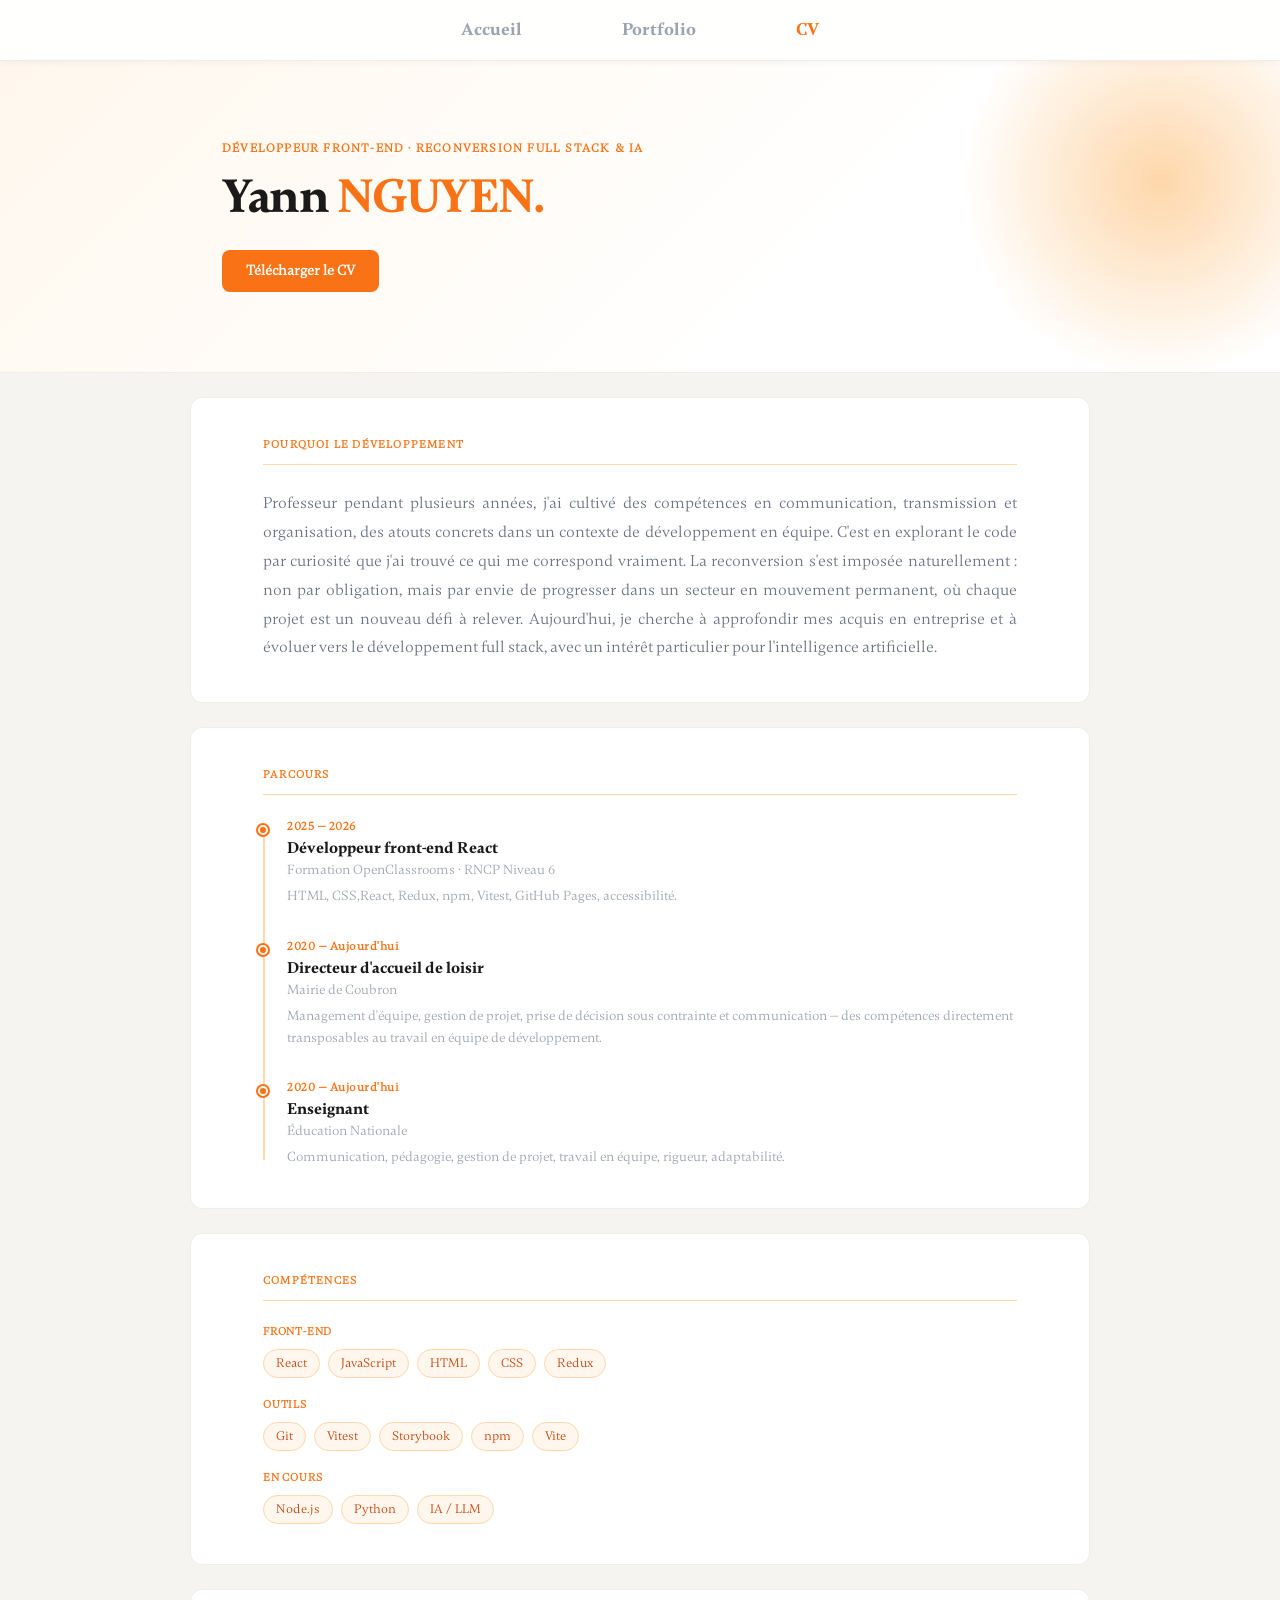
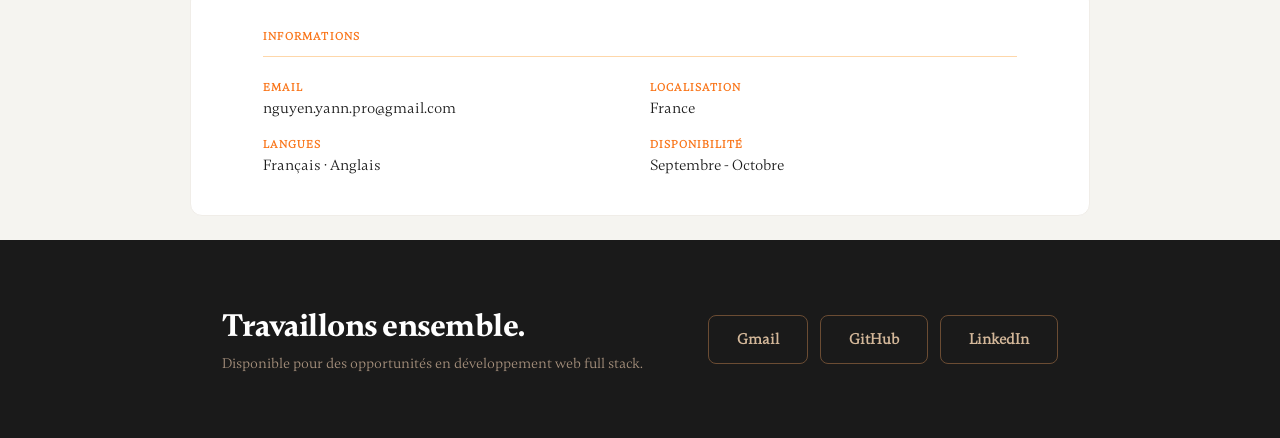
==== pages/cv.html @ 411fd639 "feat: add cv page" ====
<!doctype html>
<html lang="fr">
  <head>
    <meta charset="UTF-8" />
    <meta name="viewport" content="width=device-width, initial-scale=1.0" />
    <title>Yann NGUYEN — CV</title>
    <link rel="stylesheet" href="../styles/style.css" />
    <link rel="stylesheet" href="../styles/nav.css" />
    <link rel="stylesheet" href="../styles/cv.css" />
    <link rel="stylesheet" href="../styles/contact.css" />
  </head>

  <body>
    <!-- Navbar -->
    <header class="navbar">
      <div class="container">
        <nav>
          <ul class="nav-links">
            <li><a href="index.html">Accueil</a></li>
            <li><a href="portfolio.html">Portfolio</a></li>
            <li><a href="cv.html">CV</a></li>
          </ul>
        </nav>
      </div>
    </header>

    <!-- Hero -->
    <div class="cv-hero">
      <div class="container">
        <p class="cv-eyebrow reveal">
          Développeur front-end · Reconversion full stack & IA
        </p>
        <h1 class="cv-name reveal">Yann <span>NGUYEN.</span></h1>
        <a href="../assets/CV_Yann_NGUYEN.pdf" class="cv-dl-btn reveal" download
          >Télécharger le CV</a
        >
      </div>
    </div>

    <!-- Intro -->
    <section class="cv-section reveal">
      <div class="container">
        <p class="cv-section-label">Pourquoi le développement</p>
        <p class="cv-intro-text">
          Professeur pendant plusieurs années, j'ai cultivé des compétences en
          communication, transmission et organisation, des atouts concrets dans
          un contexte de développement en équipe. C'est en explorant le code par
          curiosité que j'ai trouvé ce qui me correspond vraiment. La
          reconversion s'est imposée naturellement : non par obligation, mais
          par envie de progresser dans un secteur en mouvement permanent, où
          chaque projet est un nouveau défi à relever. Aujourd'hui, je cherche à
          approfondir mes acquis en entreprise et à évoluer vers le
          développement full stack, avec un intérêt particulier pour
          l'intelligence artificielle.
        </p>
      </div>
    </section>

    <!-- Parcours -->
    <section class="cv-section reveal">
      <div class="container">
        <p class="cv-section-label">Parcours</p>
        <div class="cv-timeline">
          <div class="cv-timeline-item reveal">
            <div class="cv-timeline-dot"></div>
            <div class="cv-timeline-date">2025 — 2026</div>
            <div class="cv-timeline-role">Développeur front-end React</div>
            <div class="cv-timeline-org">
              Formation OpenClassrooms · RNCP Niveau 6
            </div>
            <div class="cv-timeline-desc">
              HTML, CSS,React, Redux, npm, Vitest, GitHub Pages, accessibilité.
            </div>
          </div>

          <div class="cv-timeline-item reveal">
            <div class="cv-timeline-dot"></div>
            <div class="cv-timeline-date">2020 — Aujourd'hui</div>
            <div class="cv-timeline-role">Directeur d'accueil de loisir</div>
            <div class="cv-timeline-org">Mairie de Coubron</div>
            <div class="cv-timeline-desc">
              Management d'équipe, gestion de projet, prise de décision sous
              contrainte et communication — des compétences directement
              transposables au travail en équipe de développement.
            </div>
          </div>

          <div class="cv-timeline-item reveal">
            <div class="cv-timeline-dot"></div>
            <div class="cv-timeline-date">2020 — Aujourd'hui</div>
            <div class="cv-timeline-role">Enseignant</div>
            <div class="cv-timeline-org">Éducation Nationale</div>
            <div class="cv-timeline-desc">
              Communication, pédagogie, gestion de projet, travail en équipe,
              rigueur, adaptabilité.
            </div>
          </div>
        </div>
      </div>
    </section>

    <!-- Compétences -->
    <section class="cv-section reveal">
      <div class="container">
        <p class="cv-section-label">Compétences</p>
        <div class="cv-skills">
          <div class="cv-skills-group">
            <p class="cv-skills-cat">Front-end</p>
            <div class="cv-tags">
              <span class="cv-tag">React</span>
              <span class="cv-tag">JavaScript</span>
              <span class="cv-tag">HTML</span>
              <span class="cv-tag">CSS</span>
              <span class="cv-tag">Redux</span>
            </div>
          </div>

          <div class="cv-skills-group">
            <p class="cv-skills-cat">Outils</p>
            <div class="cv-tags">
              <span class="cv-tag">Git</span>
              <span class="cv-tag">Vitest</span>
              <span class="cv-tag">Storybook</span>
              <span class="cv-tag">npm</span>
              <span class="cv-tag">Vite</span>
            </div>
          </div>

          <div class="cv-skills-group">
            <p class="cv-skills-cat">En cours</p>
            <div class="cv-tags">
              <span class="cv-tag">Node.js</span>
              <span class="cv-tag">Python</span>
              <span class="cv-tag">IA / LLM</span>
            </div>
          </div>
        </div>
      </div>
    </section>

    <!-- Informations -->
    <section class="cv-section reveal">
      <div class="container">
        <p class="cv-section-label">Informations</p>
        <div class="cv-infos">
          <div class="cv-info-item">
            <span class="cv-info-label">Email</span>
            <span class="cv-info-value">nguyen.yann.pro@gmail.com</span>
          </div>
          <div class="cv-info-item">
            <span class="cv-info-label">Localisation</span>
            <span class="cv-info-value">France</span>
          </div>
          <div class="cv-info-item">
            <span class="cv-info-label">Langues</span>
            <span class="cv-info-value">Français · Anglais</span>
          </div>
          <div class="cv-info-item">
            <span class="cv-info-label">Disponibilité</span>
            <span class="cv-info-value">Septembre - Octobre</span>
          </div>
        </div>
      </div>
    </section>

    <!-- Contact -->
    <section class="contact">
      <div class="container">
        <div class="contact-inner reveal">
          <div class="contact-text">
            <h2 class="contact-title">Travaillons ensemble.</h2>
            <p class="contact-sub">
              Disponible pour des opportunités en développement web full stack.
            </p>
          </div>
          <div class="contact-links">
            <a href="mailto:nguyen.yann.pro@gmail.com" class="contact-btn"
              >Gmail</a
            >
            <a
              href="https://github.com/NGnYan"
              target="_blank"
              rel="noopener"
              class="contact-btn"
              >GitHub</a
            >
            <a
              href="https://www.linkedin.com/in/yann-nguyen-/"
              target="_blank"
              rel="noopener"
              class="contact-btn"
              >LinkedIn</a
            >
          </div>
        </div>
      </div>
    </section>

    <script src="../data.js"></script>
    <script src="../main.js"></script>
  </body>
</html>
---- styles/style.css ----
@font-face {
  font-family: "Gambetta-bold";
  src: url("../fonts/Gambetta-Bold.otf") format("opentype");
}

@font-face {
  font-family: "Gambetta-regular";
  src: url("../fonts/Gambetta-Regular.otf") format("opentype");
}

/* --- Reset --- */
*,
*::before,
*::after {
  margin: 0;
  padding: 0;
  box-sizing: border-box;
}

/* --- Variables --- */
:root {
  --orange: #f97316;
  --orange-light: #fed7aa;
  --orange-pale: #fff7ed;
  --dark: #1a1a1a;
  --brown: #3d2c1e;
  --muted: #9ca3af;
  --border: #f0ede8;
  --gray-100: #f5f4f0;
  --white: #ffffff;

  --font-display: "Gambetta-bold", sans-serif;
  --font-body: "Gambetta-regular", sans-serif;

  --transition: 0.2s ease;
}

body {
  font-family: var(--font-body);
  color: var(--dark);
  background: var(--gray-100);
  -webkit-font-smoothing: antialiased;
}

.container {
  max-width: 900px;
  margin: 0 auto;
  padding: 0 32px;
}

/* --- Scroll reveal --- */
.reveal {
  opacity: 0;
  transform: translateY(24px);
  transition:
    opacity 0.6s ease,
    transform 0.6s ease;
}

.reveal.visible {
  opacity: 1;
  transform: translateY(0);
}

.cv-timeline-item:nth-child(1) {
  transition:
    opacity 0.6s ease 0s,
    transform 0.6s ease 0s;
}
.cv-timeline-item:nth-child(2) {
  transition:
    opacity 0.6s ease 0.3s,
    transform 0.6s ease 0.1s;
}
.cv-timeline-item:nth-child(3) {
  transition:
    opacity 0.6s ease 0.6s,
    transform 0.6s ease 0.2s;
}
---- styles/nav.css ----
/* --- Navbar --- */
.navbar {
  position: sticky;
  top: 0;
  z-index: 100;
  background: rgba(255, 255, 255, 0.92);
  backdrop-filter: blur(10px);
  -webkit-backdrop-filter: blur(10px);
  border-bottom: 0.5px solid var(--border);
  box-shadow: 0 2px 6px rgba(0, 0, 0, 0.04);
}

.navbar .container {
  display: flex;
  align-items: center;
  justify-content: center;
  height: 60px;
}

/* Links */
.nav-links {
  display: flex;
  align-items: center;
  gap: clamp(100px, 5vw, 120px);
  list-style: none;
}

.nav-links a {
  font-family: var(--font-display);
  font-size: 1.1rem;
  font-weight: 600;
  color: var(--muted);
  text-decoration: none;
  display: inline-block;
  transition:
    color 0.4s cubic-bezier(0.25, 0.46, 0.45, 0.94),
    transform 0.4s cubic-bezier(0.25, 0.46, 0.45, 0.94);
}

.nav-links a:hover {
  color: var(--orange);
  transform: scale(1.2);
}

/* Active link */
.nav-links a.active {
  color: var(--orange);
  font-weight: 600;
}

/* --- Responsive --- */
@media (max-width: 768px) {
  .navbar .container {
    height: 48px;
  }

  .nav-links {
    gap: 24px;
  }

  .nav-links a {
    font-size: 0.8rem;
  }
}
---- styles/cv.css ----
/* --- CV Hero --- */
.cv-hero {
  padding: 80px 0;
  background: linear-gradient(135deg, #fff7ed 0%, #ffffff 65%);
  border-bottom: 0.5px solid var(--border);
  position: relative;
  overflow: hidden;
}

.cv-hero::after {
  content: "";
  position: absolute;
  top: -80px;
  right: -80px;
  width: 400px;
  height: 400px;
  border-radius: 50%;
  background: radial-gradient(circle, #fed7aa 0%, transparent 70%);
  pointer-events: none;
}

.cv-eyebrow {
  font-family: var(--font-body);
  font-size: 0.75rem;
  font-weight: 600;
  color: var(--orange);
  letter-spacing: 1.2px;
  text-transform: uppercase;
  margin-bottom: 16px;
}

.cv-name {
  font-family: var(--font-display);
  font-size: 3rem;
  font-weight: 800;
  color: var(--dark);
  letter-spacing: -1.5px;
  line-height: 1.05;
  margin-bottom: 28px;
}

.cv-name span {
  color: var(--orange);
}

.cv-dl-btn {
  display: inline-block;
  font-family: var(--font-body);
  font-size: 0.9rem;
  font-weight: 600;
  background: var(--orange);
  color: var(--white);
  padding: 12px 24px;
  border-radius: 8px;
  text-decoration: none;
  transition: opacity 0.3s ease;
}

.cv-dl-btn:hover {
  opacity: 0.85;
}

/* --- Sections --- */
.cv-section {
  background: var(--white);
  margin: 24px auto;
  max-width: 900px;
  width: 90%;
  border-radius: 12px;
  padding: 40px;
  border: 1px solid var(--border);
}

.cv-section-label {
  font-family: var(--font-body);
  font-size: 0.7rem;
  font-weight: 600;
  color: var(--orange);
  letter-spacing: 1.2px;
  text-transform: uppercase;
  margin-bottom: 24px;
  padding-bottom: 12px;
  border-bottom: 1.5px solid var(--orange-light);
}

/* Intro */
.cv-intro-text {
  font-family: var(--font-body);
  font-size: 1rem;
  font-weight: 300;
  color: #6b7280;
  line-height: 1.8;
  text-align: justify;
}

/* --- Timeline --- */
.cv-timeline {
  position: relative;
  padding-left: 24px;
}

.cv-timeline::before {
  content: "";
  position: absolute;
  left: 0;
  top: 8px;
  bottom: 8px;
  width: 2px;
  background: var(--orange-light);
}

.cv-timeline-item {
  position: relative;
  margin-bottom: 32px;
}

.cv-timeline-item:last-child {
  margin-bottom: 0;
}

.cv-timeline-dot {
  position: absolute;
  left: -29px;
  top: 6px;
  width: 10px;
  height: 10px;
  border-radius: 50%;
  background: var(--orange);
  border: 2px solid var(--orange-pale);
  box-shadow: 0 0 0 2px var(--orange);
}

.cv-timeline-date {
  font-family: var(--font-body);
  font-size: 0.75rem;
  font-weight: 600;
  color: var(--orange);
  letter-spacing: 0.5px;
  margin-bottom: 4px;
}

.cv-timeline-role {
  font-family: var(--font-display);
  font-size: 1rem;
  font-weight: 700;
  color: var(--dark);
  margin-bottom: 2px;
}

.cv-timeline-org {
  font-family: var(--font-body);
  font-size: 0.85rem;
  color: var(--muted);
  margin-bottom: 6px;
}

.cv-timeline-desc {
  font-family: var(--font-body);
  font-size: 0.85rem;
  color: var(--muted);
  font-weight: 300;
  line-height: 1.6;
}

/* --- Skills --- */
.cv-skills {
  display: flex;
  flex-direction: column;
  gap: 20px;
}

.cv-skills-cat {
  font-family: var(--font-body);
  font-size: 0.7rem;
  font-weight: 600;
  color: var(--orange);
  text-transform: uppercase;
  letter-spacing: 0.8px;
  margin-bottom: 10px;
}

.cv-tags {
  display: flex;
  flex-wrap: wrap;
  gap: 8px;
}

.cv-tag {
  font-family: var(--font-body);
  font-size: 0.8rem;
  font-weight: 500;
  background: var(--orange-pale);
  color: #c2410c;
  padding: 5px 12px;
  border-radius: 20px;
  border: 1px solid var(--orange-light);
}

/* --- Infos --- */
.cv-infos {
  display: grid;
  grid-template-columns: repeat(2, 1fr);
  gap: 20px;
}

.cv-info-item {
  display: flex;
  flex-direction: column;
  gap: 4px;
}

.cv-info-label {
  font-family: var(--font-body);
  font-size: 0.7rem;
  font-weight: 600;
  color: var(--orange);
  letter-spacing: 1px;
  text-transform: uppercase;
}

.cv-info-value {
  font-family: var(--font-body);
  font-size: 0.95rem;
  color: var(--dark);
}

/* --- Responsive --- */
@media (max-width: 768px) {
  .cv-hero {
    padding: 48px 0;
  }

  .cv-name {
    font-size: 2rem;
  }

  .cv-section {
    padding: 24px;
  }

  .cv-infos {
    grid-template-columns: 1fr;
  }
}
---- styles/contact.css ----
/* --- Contact --- */
.contact {
  background: var(--dark);
  padding: 65px 0;
}

.contact-inner {
  display: flex;
  align-items: center;
  justify-content: space-between;
  gap: 32px;
  flex-wrap: wrap;
}

/* Text */
.contact-title {
  font-family: var(--font-display);
  font-size: 2rem;
  font-weight: 800;
  color: var(--white);
  letter-spacing: -0.5px;
  margin-bottom: 8px;
}

.contact-sub {
  font-family: var(--font-body);
  font-size: 0.9rem;
  font-weight: 300;
  color: #a8927e;
}

/* Buttons */
.contact-links {
  display: flex;
  align-items: center;
  gap: 12px;
  flex-wrap: wrap;
}

.contact-btn {
  font-family: var(--font-body);
  font-size: 0.95rem;
  font-weight: 600;
  padding: 14px 28px;
  border-radius: 8px;
  border: 1.5px solid #6b4c33;
  background: transparent;
  color: #d4b89a;
  cursor: pointer;
  text-decoration: none;
  transition:
    background 0.3s ease,
    color 0.3s ease,
    border-color 0.3s ease;
}

.contact-btn:hover {
  background: var(--orange);
  color: var(--white);
  border-color: var(--orange);
}

/* --- Responsive --- */
@media (max-width: 768px) {
  .contact {
    padding: 48px 0;
  }

  .contact-inner {
    flex-direction: column;
    align-items: flex-start;
  }
}
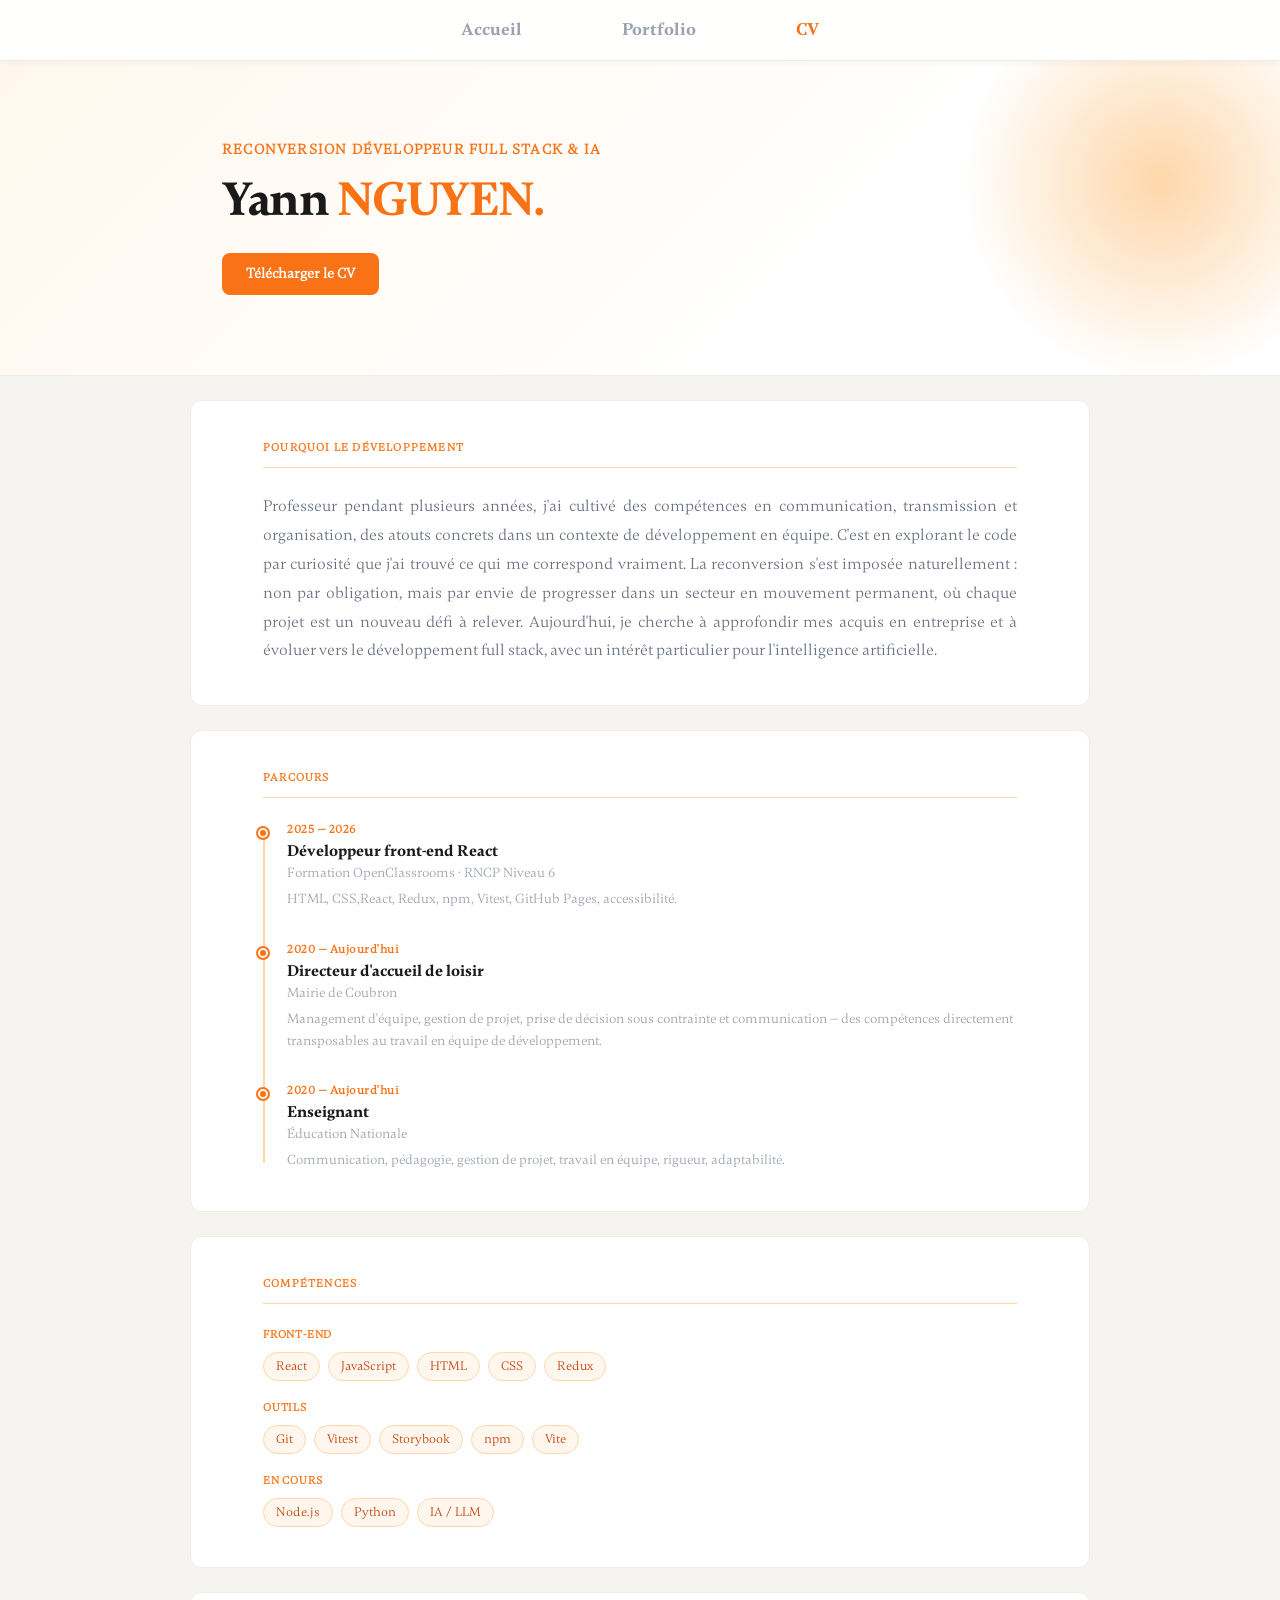
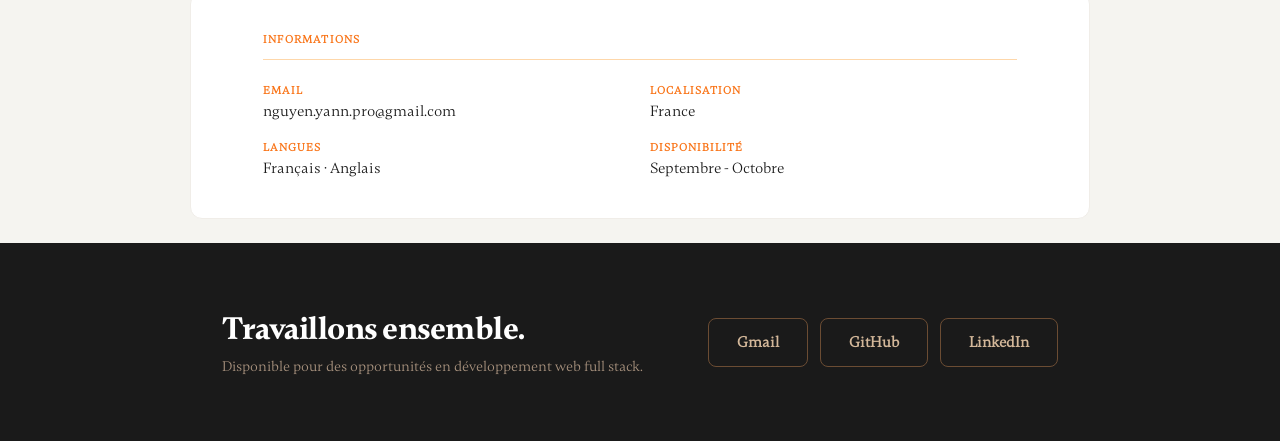
==== commit 256631cb: "fix: update cv page eyebrow text" ====
--- a/pages/cv.html
+++ b/pages/cv.html
@@ -28,7 +28,7 @@
     <div class="cv-hero">
       <div class="container">
         <p class="cv-eyebrow reveal">
-          Développeur front-end · Reconversion full stack & IA
+          Reconversion développeur full stack & IA
         </p>
         <h1 class="cv-name reveal">Yann <span>NGUYEN.</span></h1>
         <a href="../assets/CV_Yann_NGUYEN.pdf" class="cv-dl-btn reveal" download
--- a/styles/cv.css
+++ b/styles/cv.css
@@ -21,7 +21,7 @@
 
 .cv-eyebrow {
   font-family: var(--font-body);
-  font-size: 0.75rem;
+  font-size: 0.9rem;
   font-weight: 600;
   color: var(--orange);
   letter-spacing: 1.2px;
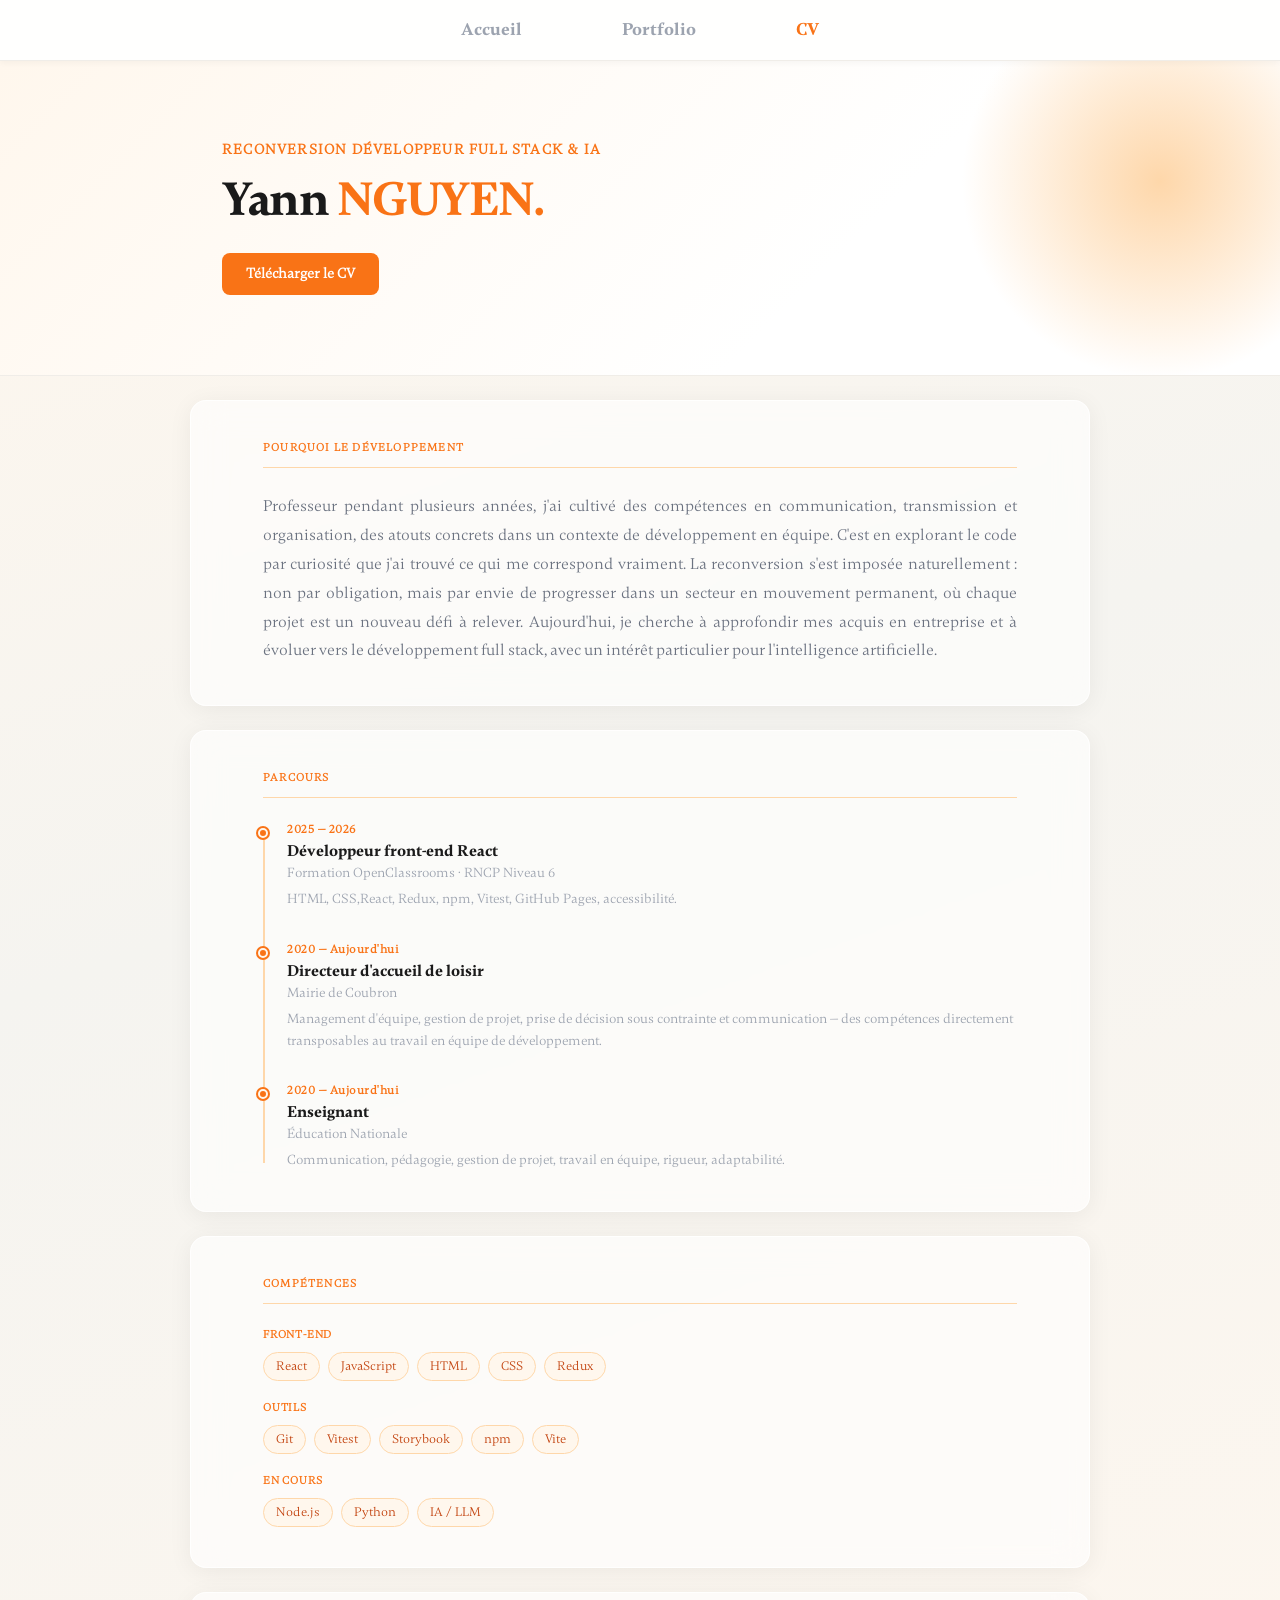
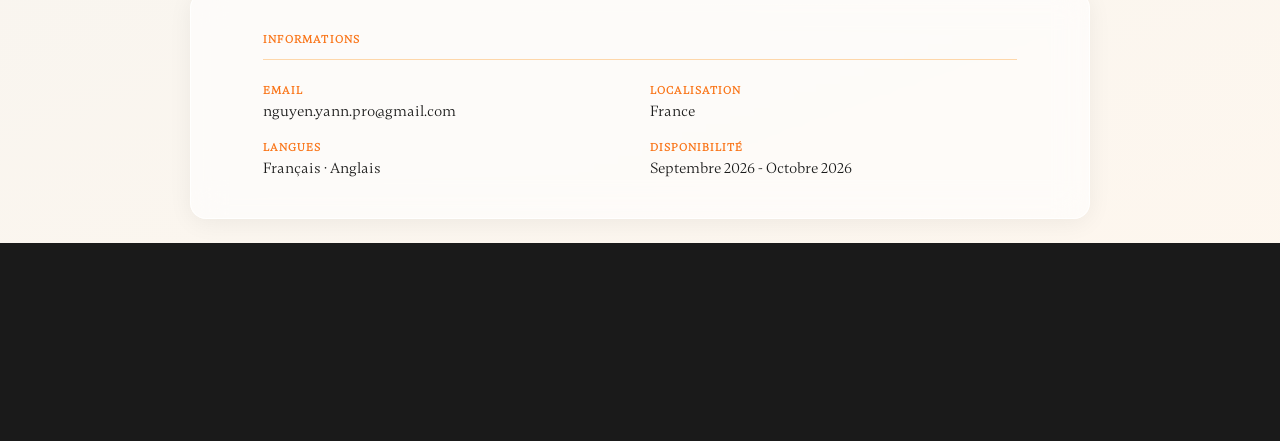
==== commit 02a43844: "add portfolio page" ====
--- a/pages/cv.html
+++ b/pages/cv.html
@@ -157,7 +157,7 @@
           </div>
           <div class="cv-info-item">
             <span class="cv-info-label">Disponibilité</span>
-            <span class="cv-info-value">Septembre - Octobre</span>
+            <span class="cv-info-value">Septembre 2026 - Octobre 2026</span>
           </div>
         </div>
       </div>
--- a/styles/style.css
+++ b/styles/style.css
@@ -38,8 +38,9 @@
 body {
   font-family: var(--font-body);
   color: var(--dark);
-  background: var(--gray-100);
   -webkit-font-smoothing: antialiased;
+  background: linear-gradient(160deg, #fff7ed 0%, #f5f4f0 40%, #fed7aa33 100%);
+  min-height: 100vh;
 }
 
 .container {
@@ -62,18 +63,11 @@
   transform: translateY(0);
 }
 
-.cv-timeline-item:nth-child(1) {
-  transition:
-    opacity 0.6s ease 0s,
-    transform 0.6s ease 0s;
+.glass {
+  background: rgba(255, 255, 255, 0.6);
+  backdrop-filter: blur(16px);
+  -webkit-backdrop-filter: blur(16px);
+  border-radius: 16px;
+  border: 1px solid rgba(255, 255, 255, 0.8);
+  box-shadow: 0 4px 24px rgba(0, 0, 0, 0.06);
 }
-.cv-timeline-item:nth-child(2) {
-  transition:
-    opacity 0.6s ease 0.3s,
-    transform 0.6s ease 0.1s;
-}
-.cv-timeline-item:nth-child(3) {
-  transition:
-    opacity 0.6s ease 0.6s,
-    transform 0.6s ease 0.2s;
-}
--- a/styles/cv.css
+++ b/styles/cv.css
@@ -1,4 +1,5 @@
 /* --- CV Hero --- */
+
 .cv-hero {
   padding: 80px 0;
   background: linear-gradient(135deg, #fff7ed 0%, #ffffff 65%);
@@ -62,13 +63,16 @@
 
 /* --- Sections --- */
 .cv-section {
-  background: var(--white);
+  background: rgba(255, 255, 255, 0.6);
+  backdrop-filter: blur(16px);
+  -webkit-backdrop-filter: blur(16px);
   margin: 24px auto;
   max-width: 900px;
   width: 90%;
-  border-radius: 12px;
+  border-radius: 16px;
   padding: 40px;
-  border: 1px solid var(--border);
+  border: 1px solid rgba(255, 255, 255, 0.8);
+  box-shadow: 0 4px 24px rgba(0, 0, 0, 0.06);
 }
 
 .cv-section-label {
@@ -230,6 +234,10 @@
     padding: 48px 0;
   }
 
+  .cv-hero::after {
+    opacity: 0.4;
+  }
+
   .cv-name {
     font-size: 2rem;
   }
@@ -242,3 +250,19 @@
     grid-template-columns: 1fr;
   }
 }
+
+.cv-timeline-item:nth-child(1) {
+  transition:
+    opacity 0.6s ease 0s,
+    transform 0.6s ease 0s;
+}
+.cv-timeline-item:nth-child(2) {
+  transition:
+    opacity 0.6s ease 0.1s,
+    transform 0.6s ease 0.1s;
+}
+.cv-timeline-item:nth-child(3) {
+  transition:
+    opacity 0.6s ease 0.2s,
+    transform 0.6s ease 0.2s;
+}
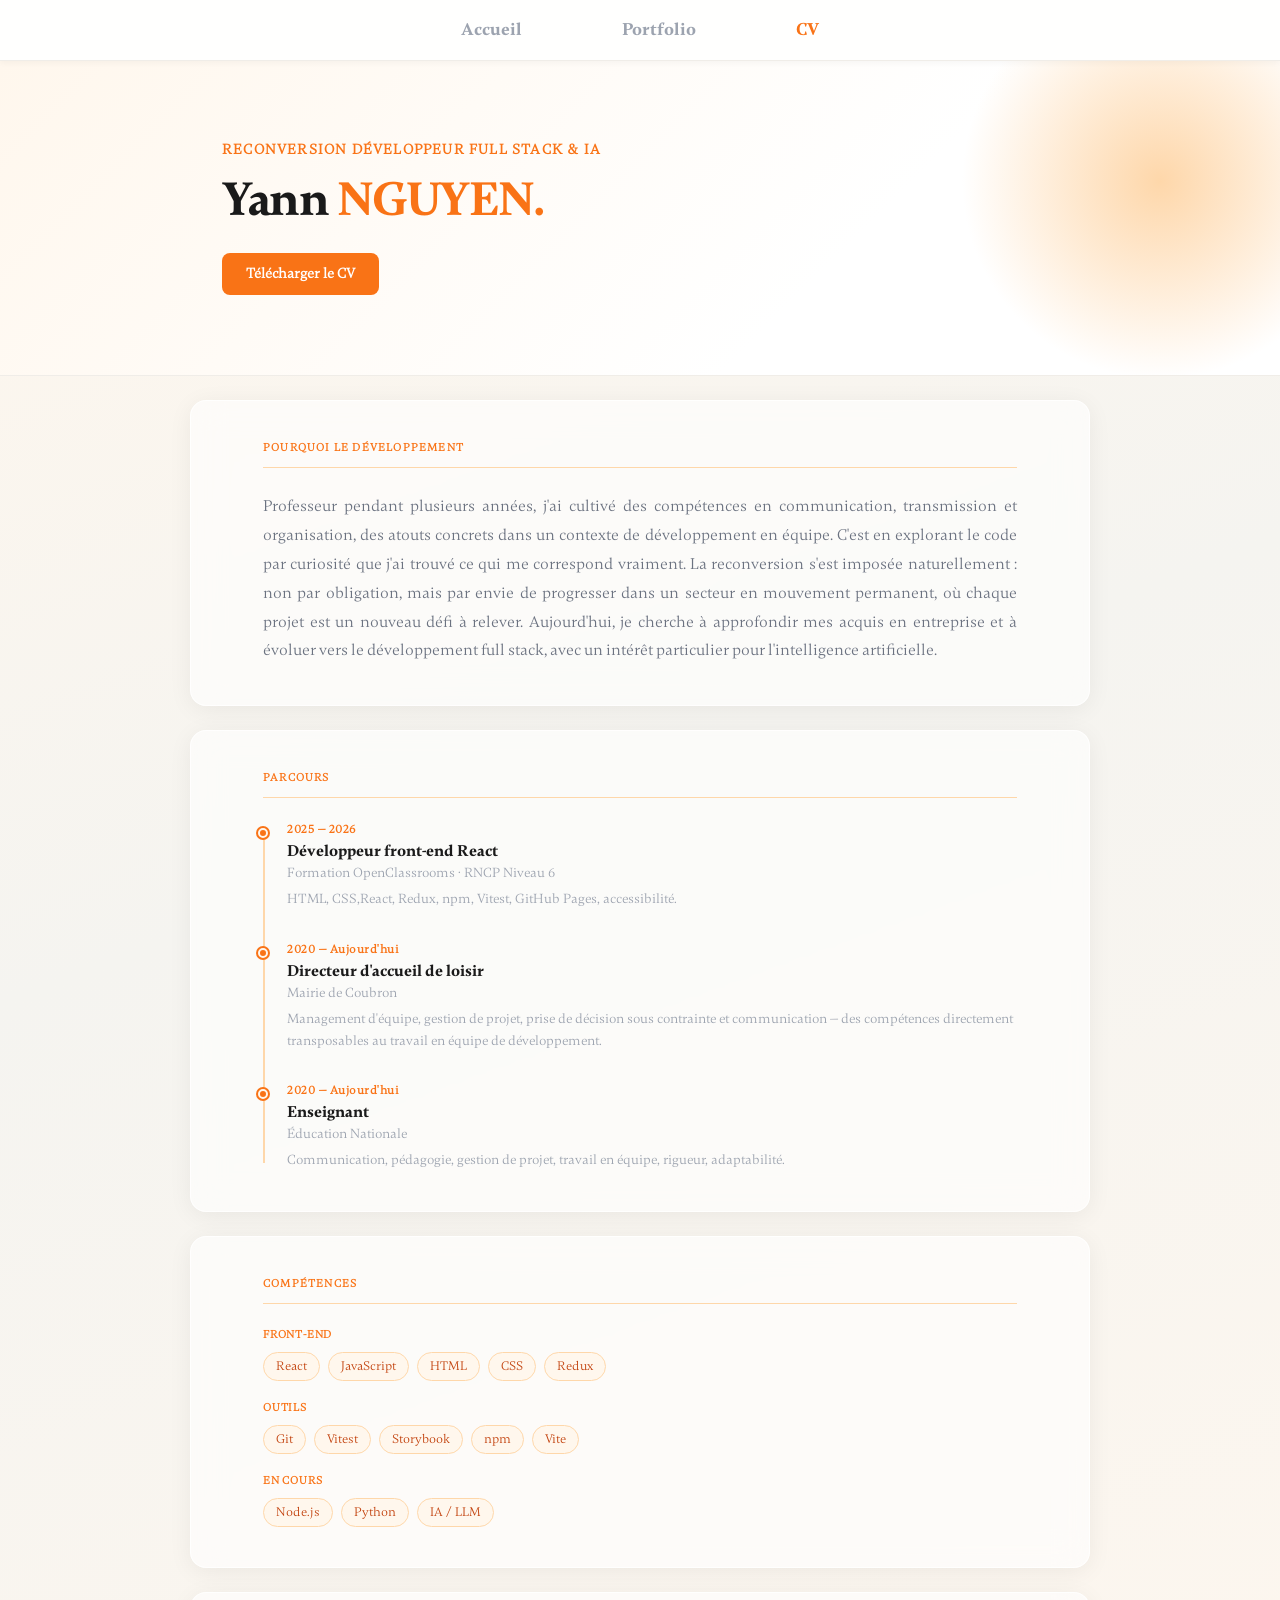
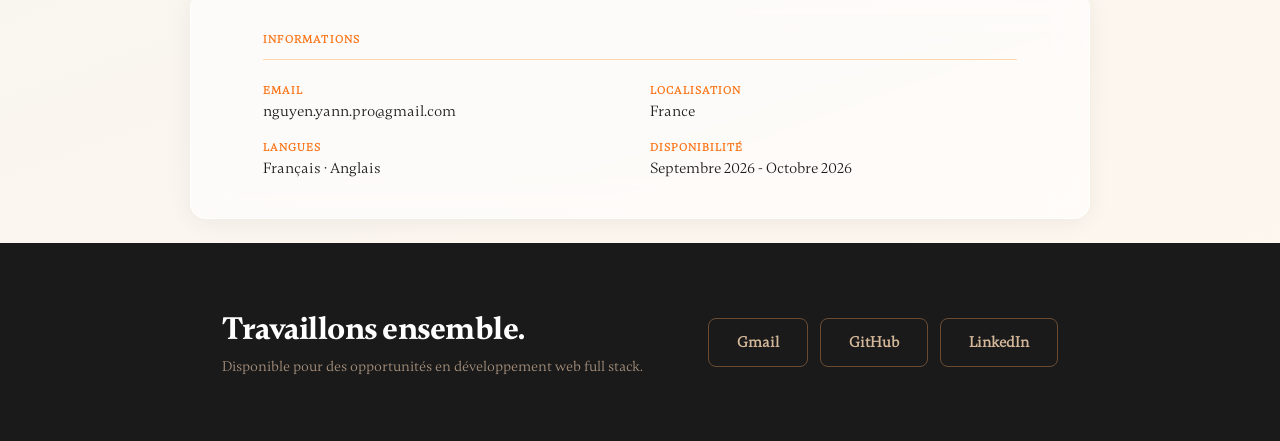
==== commit dfb53a19: "feat: move index.html to root" ====
--- a/pages/cv.html
+++ b/pages/cv.html
@@ -16,7 +16,7 @@
       <div class="container">
         <nav>
           <ul class="nav-links">
-            <li><a href="index.html">Accueil</a></li>
+            <li><a href="../index.html">Accueil</a></li>
             <li><a href="portfolio.html">Portfolio</a></li>
             <li><a href="cv.html">CV</a></li>
           </ul>
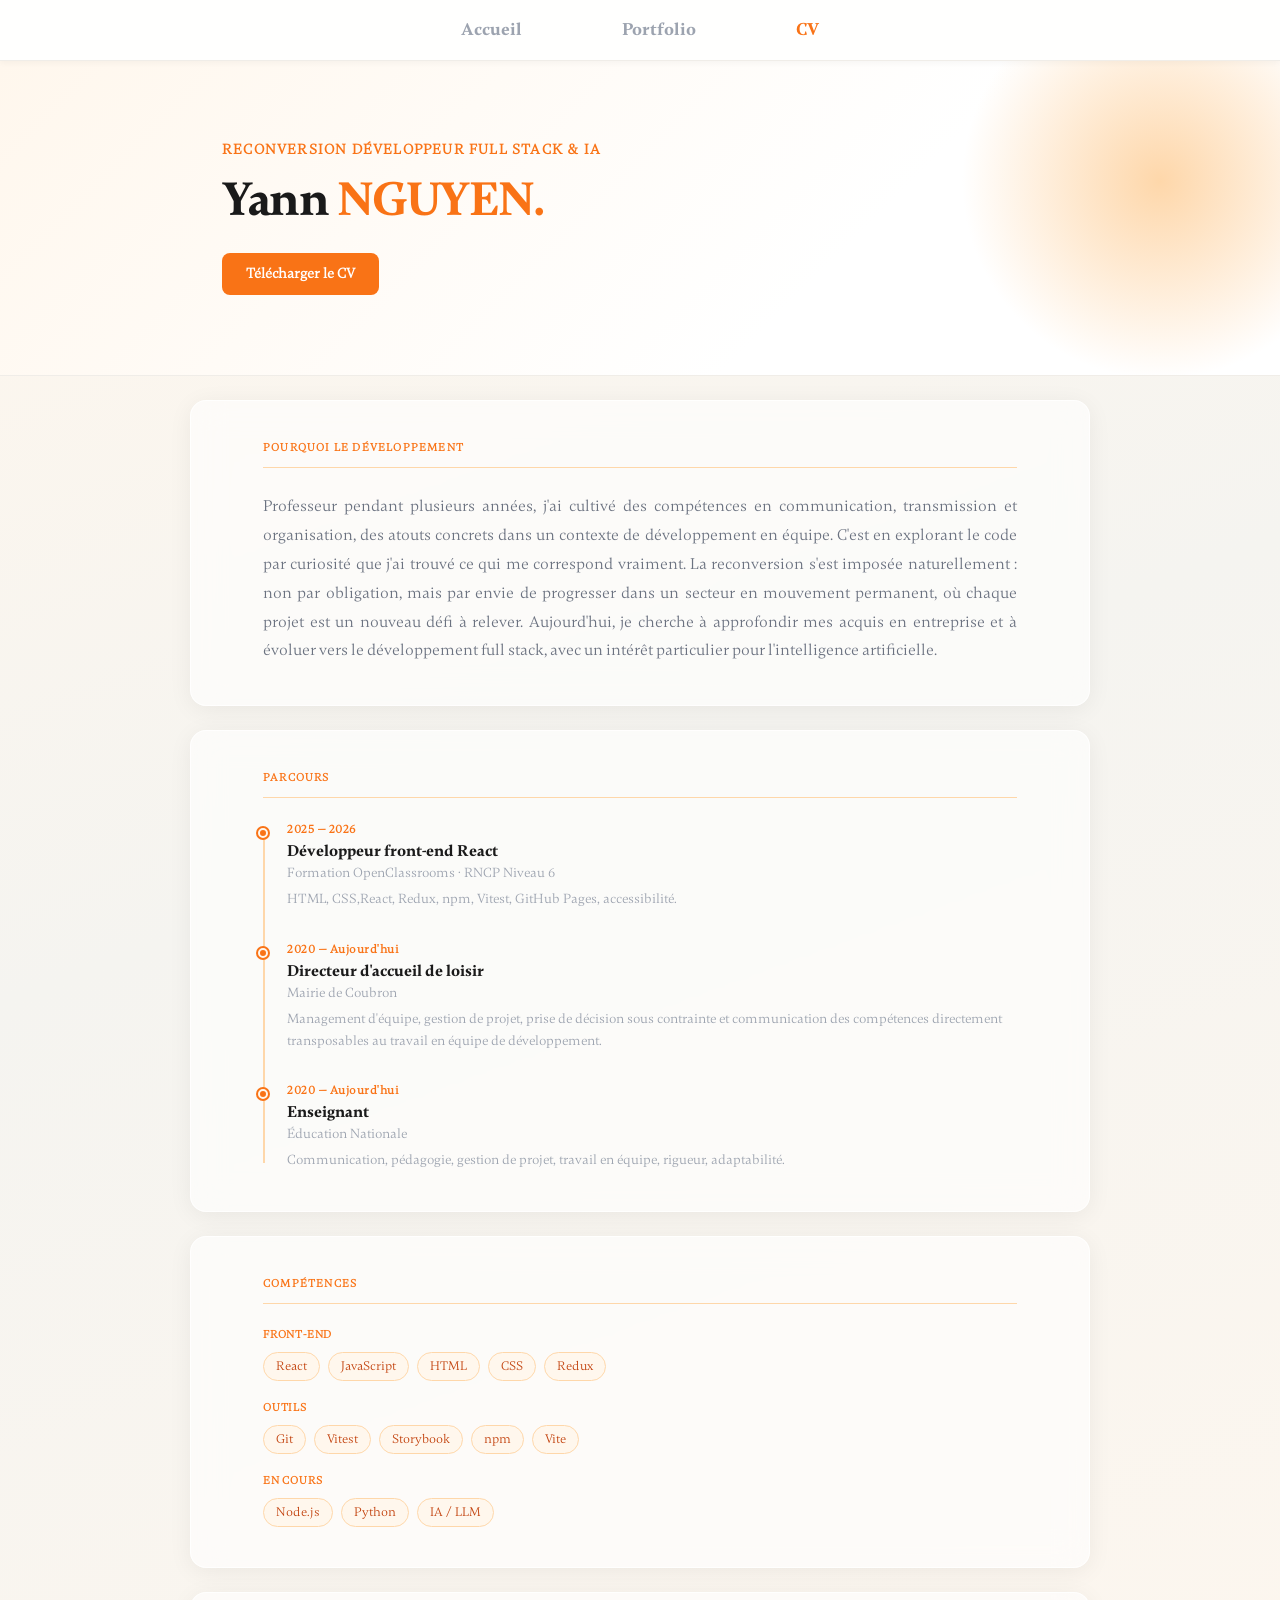
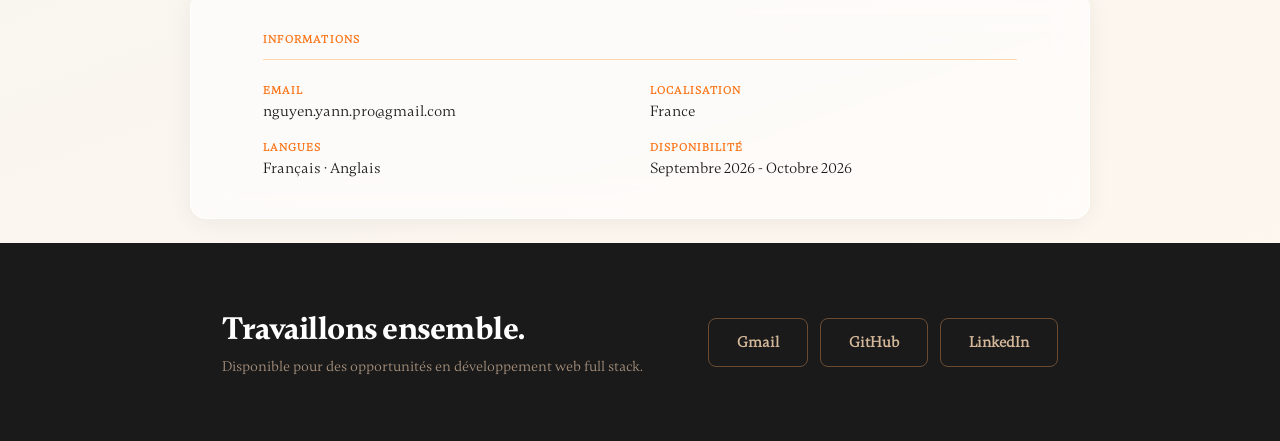
==== commit 6f48ab89: "fix: cv text" ====
--- a/pages/cv.html
+++ b/pages/cv.html
@@ -80,7 +80,7 @@
             <div class="cv-timeline-org">Mairie de Coubron</div>
             <div class="cv-timeline-desc">
               Management d'équipe, gestion de projet, prise de décision sous
-              contrainte et communication — des compétences directement
+              contrainte et communication des compétences directement
               transposables au travail en équipe de développement.
             </div>
           </div>
--- a/styles/contact.css
+++ b/styles/contact.css
@@ -70,4 +70,9 @@
     flex-direction: column;
     align-items: flex-start;
   }
+
+  .contact-btn {
+    font-size: 0.75rem;
+    padding: 10px 16px;
+  }
 }
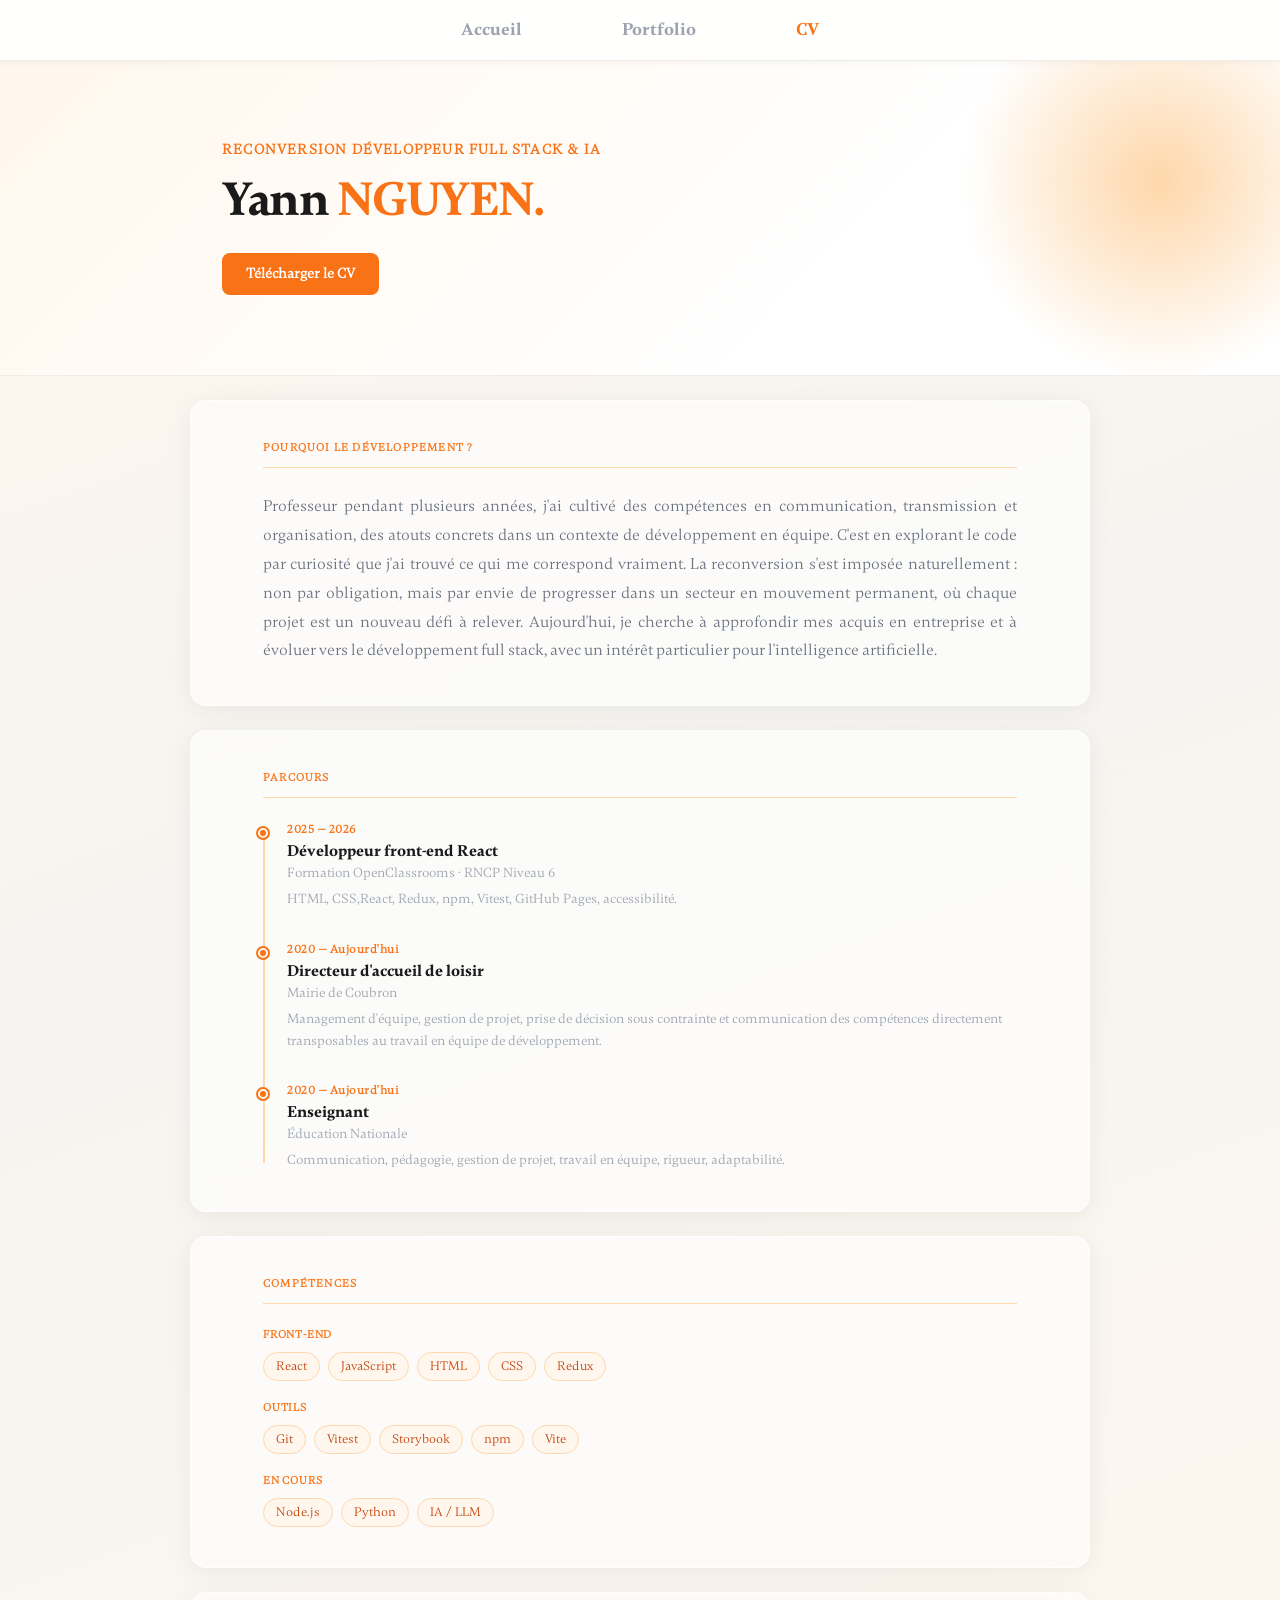
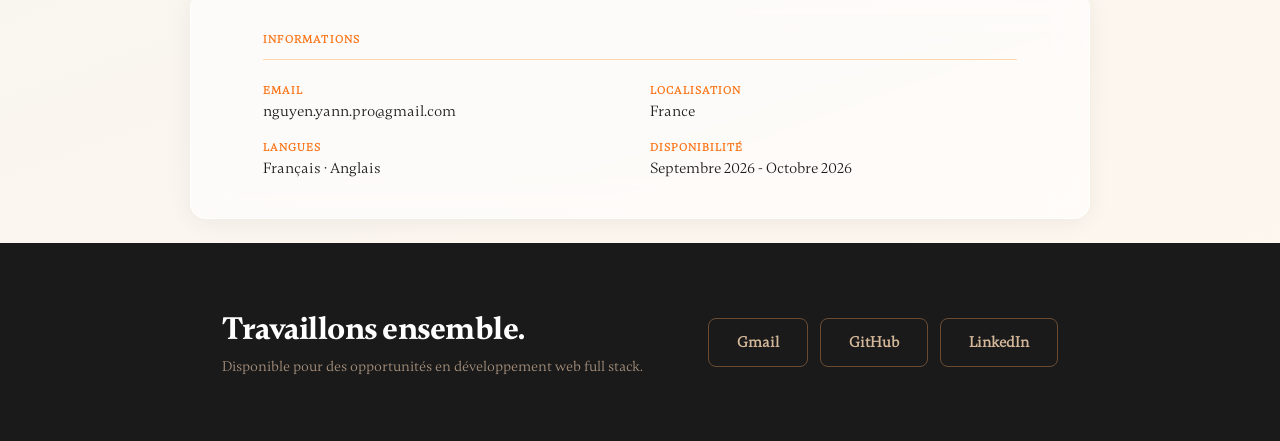
==== commit 2e61dde4: "fix: cv text" ====
--- a/pages/cv.html
+++ b/pages/cv.html
@@ -40,7 +40,7 @@
     <!-- Intro -->
     <section class="cv-section reveal">
       <div class="container">
-        <p class="cv-section-label">Pourquoi le développement</p>
+        <p class="cv-section-label">Pourquoi le développement ?</p>
         <p class="cv-intro-text">
           Professeur pendant plusieurs années, j'ai cultivé des compétences en
           communication, transmission et organisation, des atouts concrets dans
